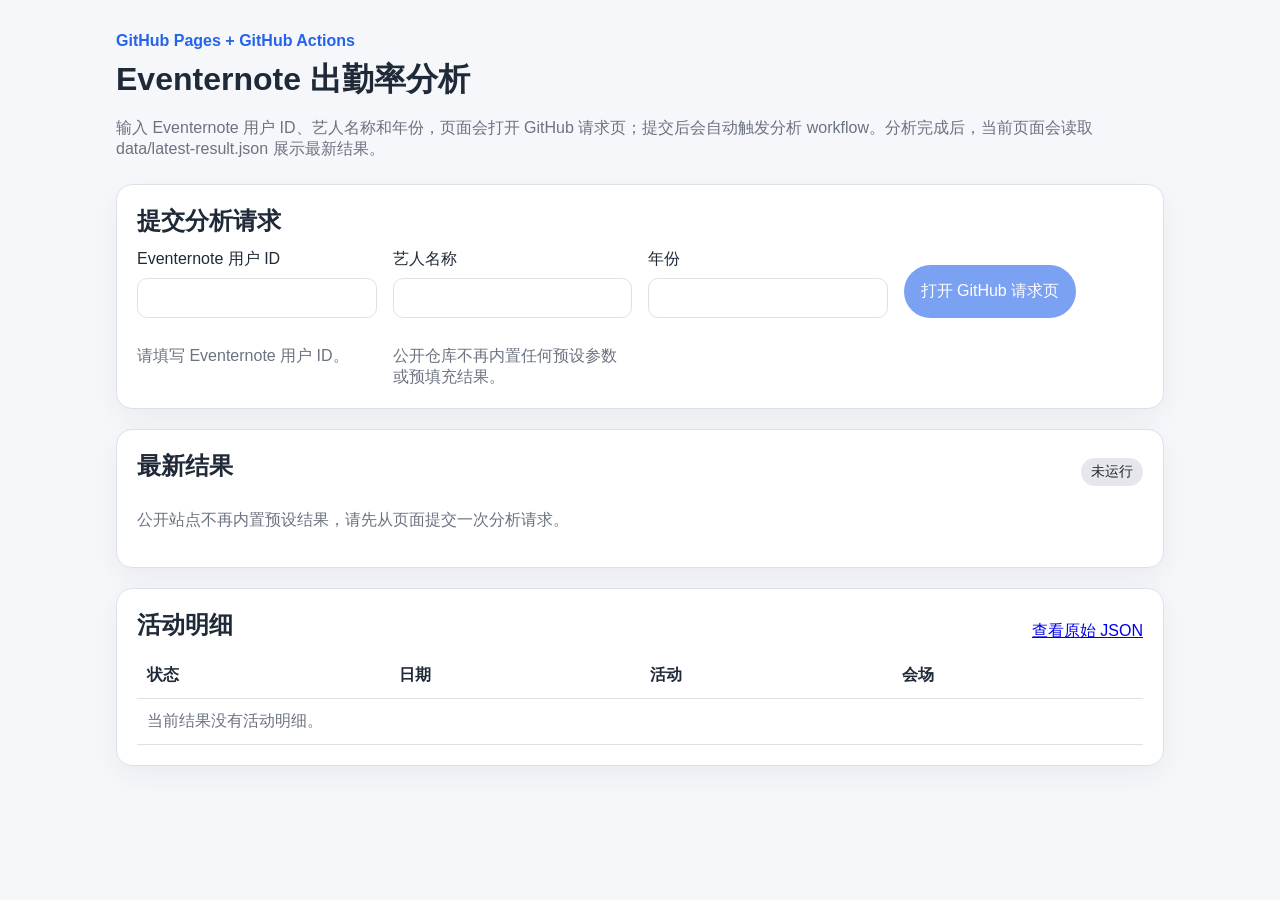
==== index.html @ 5e12d47c "Implement public web-triggered request flow Co-authored-by: wangdeze <35058085+wangdeze@users.norepl" ====
<!DOCTYPE html>
<html lang="zh-CN">
  <head>
    <meta charset="UTF-8" />
    <meta name="viewport" content="width=device-width, initial-scale=1.0" />
    <title>Eventernote 出勤率分析</title>
    <link rel="stylesheet" href="./style.css" />
  </head>
  <body>
    <main class="layout">
      <header class="hero">
        <p class="eyebrow">GitHub Pages + GitHub Actions</p>
        <h1>Eventernote 出勤率分析</h1>
        <p class="description">
          输入 Eventernote 用户 ID、艺人名称和年份，页面会打开 GitHub 请求页；提交后会自动触发分析 workflow。分析完成后，当前页面会读取
          <code>data/latest-result.json</code> 展示最新结果。
        </p>
      </header>

      <section class="card">
        <h2>提交分析请求</h2>
        <form id="request-form" class="grid-form">
          <label>
            <span>Eventernote 用户 ID</span>
            <input id="user-id" name="user_id" type="text" autocomplete="off" required />
          </label>
          <label>
            <span>艺人名称</span>
            <input id="actor-name" name="actor_name" type="text" autocomplete="off" required />
          </label>
          <label>
            <span>年份</span>
            <input id="year" name="year" type="number" min="2000" max="2100" inputmode="numeric" required />
          </label>
          <div class="actions">
            <button id="open-request" type="submit">打开 GitHub 请求页</button>
          </div>
          <p id="request-hint" class="form-note">
            填完参数后会打开 GitHub issue 页面；提交 issue 后将自动运行分析。
          </p>
          <p class="form-note">公开仓库不再内置任何预设参数或预填充结果。</p>
        </form>
      </section>

      <section class="card">
        <div class="section-title-row">
          <h2>最新结果</h2>
          <span id="status-pill" class="pill">读取中</span>
        </div>
        <p id="status-message" class="muted">正在加载最新分析结果…</p>
        <div id="summary" class="summary hidden">
          <div>
            <span>用户 ID</span>
            <strong id="summary-user-id">-</strong>
          </div>
          <div>
            <span>艺人名称</span>
            <strong id="summary-actor-name">-</strong>
          </div>
          <div>
            <span>年份</span>
            <strong id="summary-year">-</strong>
          </div>
          <div>
            <span>全年活动总数</span>
            <strong id="summary-total">-</strong>
          </div>
          <div>
            <span>已出席活动数</span>
            <strong id="summary-attended">-</strong>
          </div>
          <div>
            <span>出勤率</span>
            <strong id="summary-rate">-</strong>
          </div>
        </div>
        <div id="error-panel" class="error-panel hidden"></div>
        <ul id="warnings" class="warnings hidden"></ul>
      </section>

      <section class="card">
        <div class="section-title-row">
          <h2>活动明细</h2>
          <a href="./data/latest-result.json" target="_blank" rel="noreferrer">查看原始 JSON</a>
        </div>
        <div class="table-wrapper">
          <table>
            <thead>
              <tr>
                <th>状态</th>
                <th>日期</th>
                <th>活动</th>
                <th>会场</th>
              </tr>
            </thead>
            <tbody id="events-body">
              <tr>
                <td colspan="4" class="muted">尚无分析结果。</td>
              </tr>
            </tbody>
          </table>
        </div>
      </section>
    </main>

    <script src="./app.js" defer></script>
  </body>
</html>
---- style.css ----
:root {
  color-scheme: light;
  --bg: #f5f7fb;
  --card: #ffffff;
  --text: #1f2937;
  --muted: #6b7280;
  --border: #dbe2ea;
  --accent: #2563eb;
  --success-bg: #ecfdf5;
  --success-text: #047857;
  --danger-bg: #fef2f2;
  --danger-text: #b91c1c;
}

* {
  box-sizing: border-box;
}

body {
  margin: 0;
  font-family: -apple-system, BlinkMacSystemFont, "Segoe UI", sans-serif;
  background: var(--bg);
  color: var(--text);
}

code,
pre,
input,
button,
a {
  font: inherit;
}

.layout {
  max-width: 1080px;
  margin: 0 auto;
  padding: 32px 16px 64px;
}

.hero {
  margin-bottom: 24px;
}

.eyebrow {
  margin: 0 0 8px;
  color: var(--accent);
  font-weight: 600;
}

h1,
h2 {
  margin: 0 0 12px;
}

.description,
.muted {
  color: var(--muted);
}

.card {
  background: var(--card);
  border: 1px solid var(--border);
  border-radius: 16px;
  padding: 20px;
  margin-bottom: 20px;
  box-shadow: 0 10px 30px rgba(15, 23, 42, 0.05);
}

.grid-form {
  display: grid;
  grid-template-columns: repeat(auto-fit, minmax(220px, 1fr));
  gap: 16px;
}

label {
  display: grid;
  gap: 8px;
}

input {
  width: 100%;
  padding: 10px 12px;
  border: 1px solid var(--border);
  border-radius: 10px;
  background: #fff;
}

.actions {
  display: flex;
  gap: 12px;
  flex-wrap: wrap;
  margin-top: 16px;
}

.form-note {
  margin: 12px 0 0;
  color: var(--muted);
}

button,
.secondary-button {
  display: inline-flex;
  align-items: center;
  justify-content: center;
  min-height: 42px;
  padding: 0 16px;
  border-radius: 999px;
  border: 1px solid transparent;
  cursor: pointer;
  text-decoration: none;
}

button {
  background: var(--accent);
  color: #fff;
}

button:disabled {
  cursor: not-allowed;
  opacity: 0.6;
}

.secondary-button {
  background: #fff;
  color: var(--text);
  border-color: var(--border);
}

.section-title-row {
  display: flex;
  align-items: center;
  justify-content: space-between;
  gap: 12px;
}

.pill {
  display: inline-flex;
  align-items: center;
  min-height: 28px;
  padding: 0 10px;
  border-radius: 999px;
  background: #e5e7eb;
  font-size: 14px;
}

.pill.success {
  background: var(--success-bg);
  color: var(--success-text);
}

.pill.error {
  background: var(--danger-bg);
  color: var(--danger-text);
}

.summary {
  display: grid;
  grid-template-columns: repeat(auto-fit, minmax(160px, 1fr));
  gap: 16px;
  margin-top: 16px;
}

.summary span {
  display: block;
  color: var(--muted);
  font-size: 14px;
}

.summary strong {
  display: block;
  margin-top: 6px;
  font-size: 24px;
}

.error-panel {
  margin-top: 16px;
  padding: 12px 14px;
  border-radius: 12px;
  background: var(--danger-bg);
  color: var(--danger-text);
}

.warnings {
  margin: 16px 0 0;
  padding-left: 20px;
  color: #92400e;
}

.table-wrapper {
  overflow-x: auto;
}

table {
  width: 100%;
  border-collapse: collapse;
}

th,
td {
  padding: 12px 10px;
  border-bottom: 1px solid var(--border);
  text-align: left;
  vertical-align: top;
}

.status-badge {
  display: inline-flex;
  align-items: center;
  min-height: 28px;
  padding: 0 10px;
  border-radius: 999px;
  font-size: 14px;
}

.status-badge.attended {
  background: var(--success-bg);
  color: var(--success-text);
}

.status-badge.missed {
  background: var(--danger-bg);
  color: var(--danger-text);
}

.hidden {
  display: none;
}

@media (max-width: 640px) {
  .layout {
    padding: 24px 12px 48px;
  }

  .card {
    padding: 16px;
  }
}
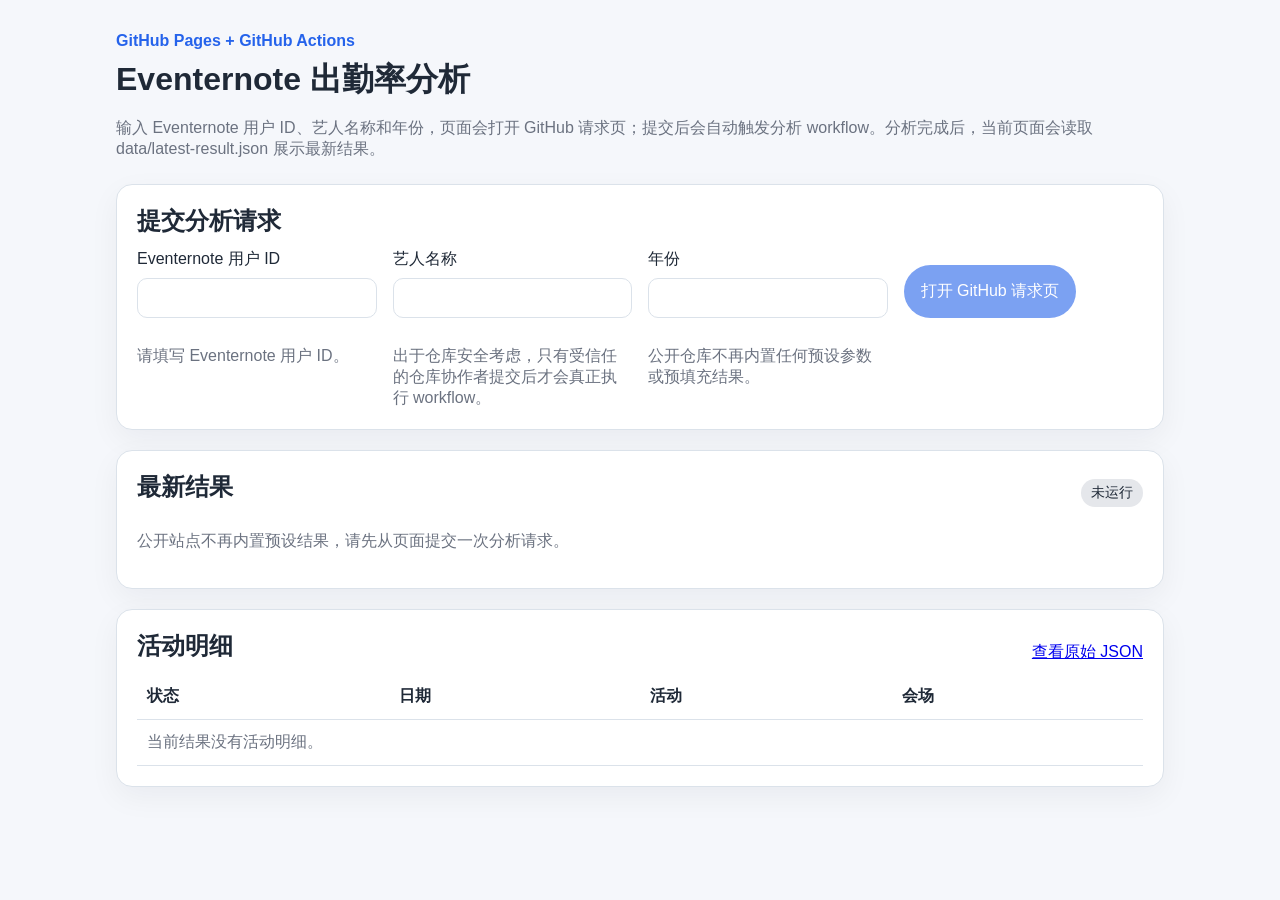
==== commit c988dfdf: "Restrict public request workflow to trusted collaborators Co-authored-by: wangdeze <35058085+wangdez" ====
--- a/index.html
+++ b/index.html
@@ -38,6 +38,7 @@
           <p id="request-hint" class="form-note">
             填完参数后会打开 GitHub issue 页面；提交 issue 后将自动运行分析。
           </p>
+          <p class="form-note">出于仓库安全考虑，只有受信任的仓库协作者提交后才会真正执行 workflow。</p>
           <p class="form-note">公开仓库不再内置任何预设参数或预填充结果。</p>
         </form>
       </section>
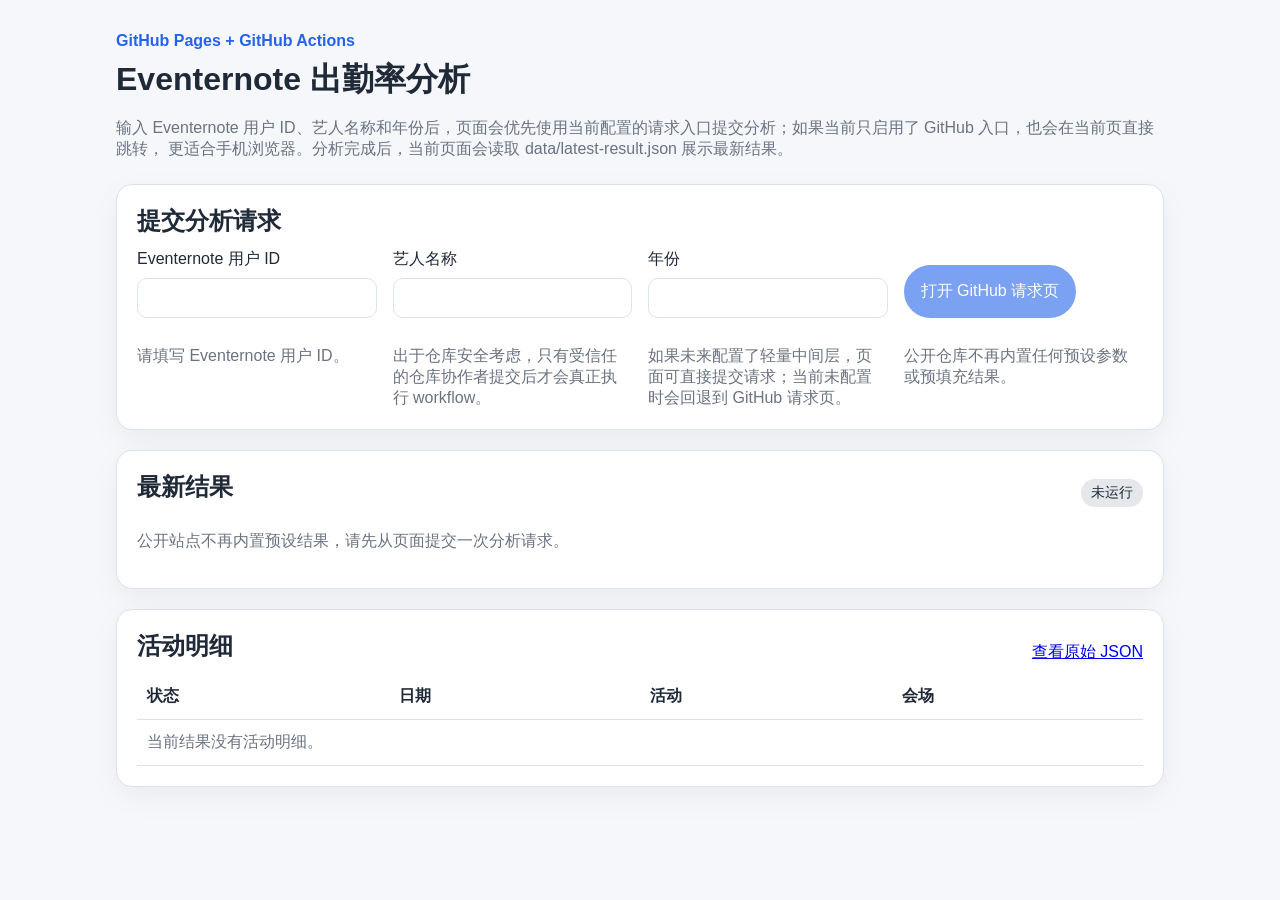
==== commit c0a055ea: "Add configurable request entry Co-authored-by: wangdeze <35058085+wangdeze@users.noreply.github.com>" ====
--- a/index.html
+++ b/index.html
@@ -12,8 +12,8 @@
         <p class="eyebrow">GitHub Pages + GitHub Actions</p>
         <h1>Eventernote 出勤率分析</h1>
         <p class="description">
-          输入 Eventernote 用户 ID、艺人名称和年份，页面会打开 GitHub 请求页；提交后会自动触发分析 workflow。分析完成后，当前页面会读取
-          <code>data/latest-result.json</code> 展示最新结果。
+          输入 Eventernote 用户 ID、艺人名称和年份后，页面会优先使用当前配置的请求入口提交分析；如果当前只启用了 GitHub 入口，也会在当前页直接跳转，
+          更适合手机浏览器。分析完成后，当前页面会读取 <code>data/latest-result.json</code> 展示最新结果。
         </p>
       </header>
 
@@ -33,12 +33,15 @@
             <input id="year" name="year" type="number" min="2000" max="2100" inputmode="numeric" required />
           </label>
           <div class="actions">
-            <button id="open-request" type="submit">打开 GitHub 请求页</button>
+            <button id="open-request" type="submit">提交分析请求</button>
+            <a id="manual-request-link" class="secondary-button hidden" href="#" target="_blank" rel="noreferrer">打开 GitHub 请求页</a>
           </div>
           <p id="request-hint" class="form-note">
-            填完参数后会打开 GitHub issue 页面；提交 issue 后将自动运行分析。
+            填完参数后会根据当前配置选择请求入口。
           </p>
+          <div id="request-feedback" class="request-feedback hidden"></div>
           <p class="form-note">出于仓库安全考虑，只有受信任的仓库协作者提交后才会真正执行 workflow。</p>
+          <p class="form-note">如果未来配置了轻量中间层，页面可直接提交请求；当前未配置时会回退到 GitHub 请求页。</p>
           <p class="form-note">公开仓库不再内置任何预设参数或预填充结果。</p>
         </form>
       </section>
--- a/style.css
+++ b/style.css
@@ -97,6 +97,38 @@
   color: var(--muted);
 }
 
+.request-feedback {
+  margin-top: 12px;
+  padding: 12px 14px;
+  border-radius: 12px;
+  border: 1px solid var(--border);
+  background: #eff6ff;
+  color: #1d4ed8;
+}
+
+.request-feedback.success {
+  background: var(--success-bg);
+  color: var(--success-text);
+  border-color: rgba(4, 120, 87, 0.2);
+}
+
+.request-feedback.error {
+  background: var(--danger-bg);
+  color: var(--danger-text);
+  border-color: rgba(185, 28, 28, 0.2);
+}
+
+.request-feedback p {
+  margin: 0;
+}
+
+.request-feedback-links {
+  display: flex;
+  gap: 12px;
+  flex-wrap: wrap;
+  margin-top: 10px;
+}
+
 button,
 .secondary-button {
   display: inline-flex;
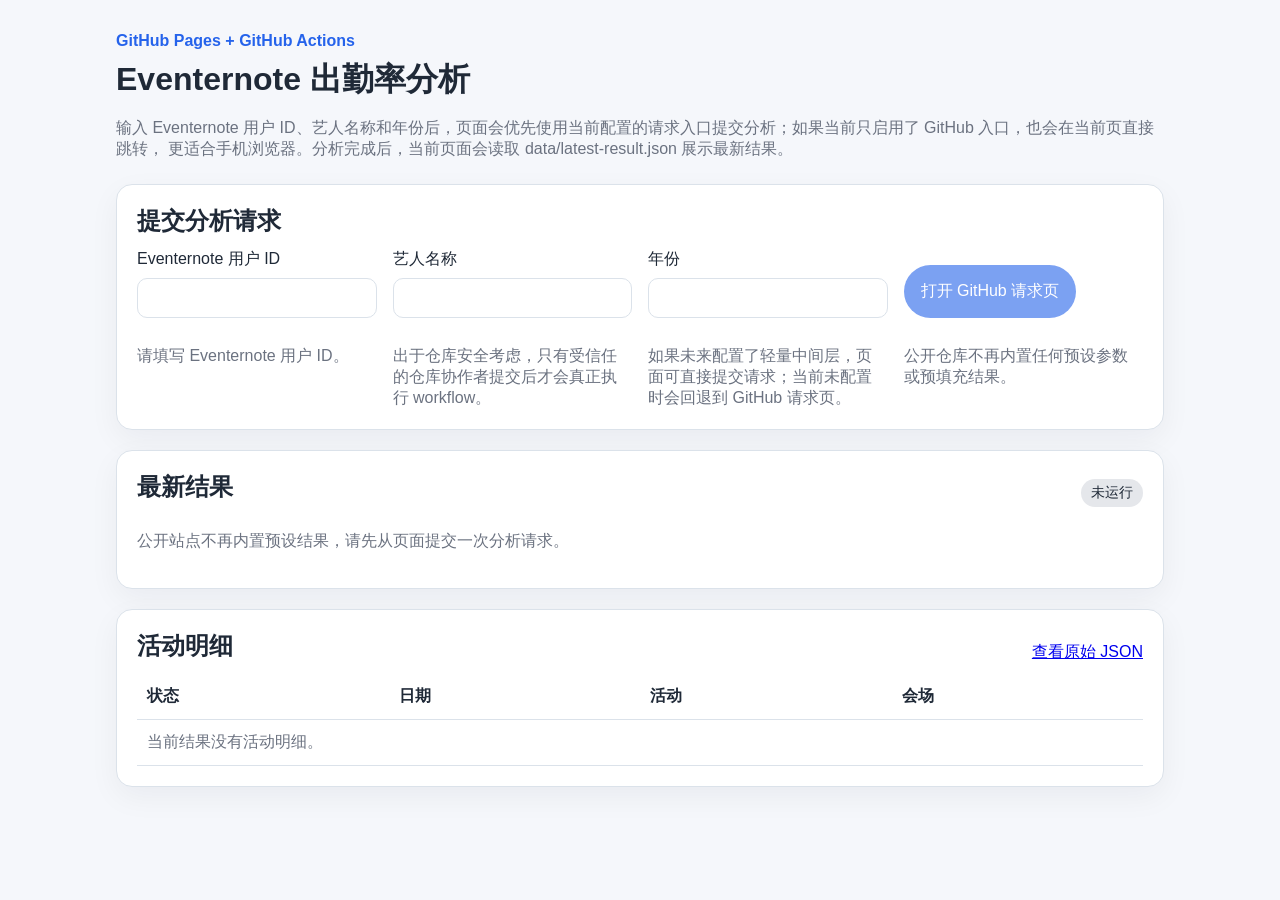
==== commit 0a59289a: "Harden request links against tabnabbing Co-authored-by: wangdeze <35058085+wangdeze@users.noreply.gi" ====
--- a/index.html
+++ b/index.html
@@ -34,7 +34,7 @@
           </label>
           <div class="actions">
             <button id="open-request" type="submit">提交分析请求</button>
-            <a id="manual-request-link" class="secondary-button hidden" href="#" target="_blank" rel="noreferrer">打开 GitHub 请求页</a>
+            <a id="manual-request-link" class="secondary-button hidden" href="#" target="_blank" rel="noopener noreferrer">打开 GitHub 请求页</a>
           </div>
           <p id="request-hint" class="form-note">
             填完参数后会根据当前配置选择请求入口。
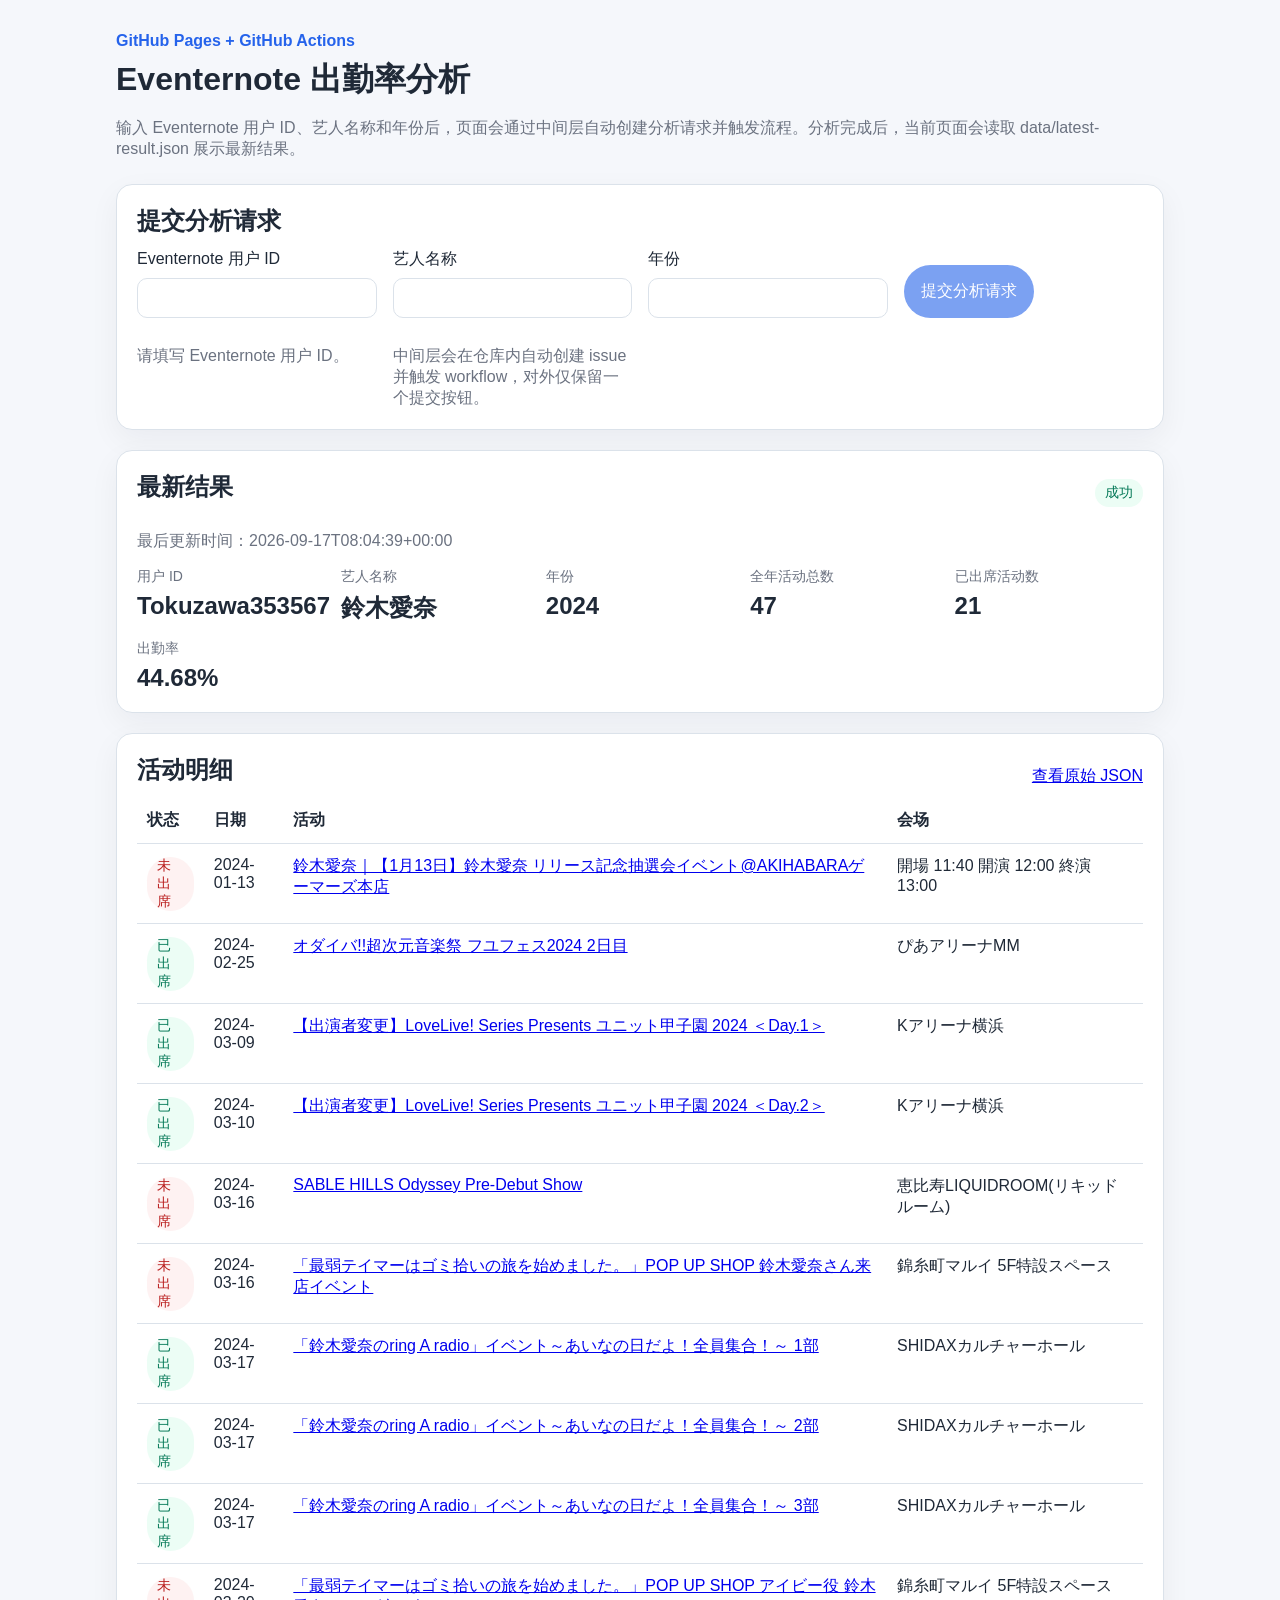
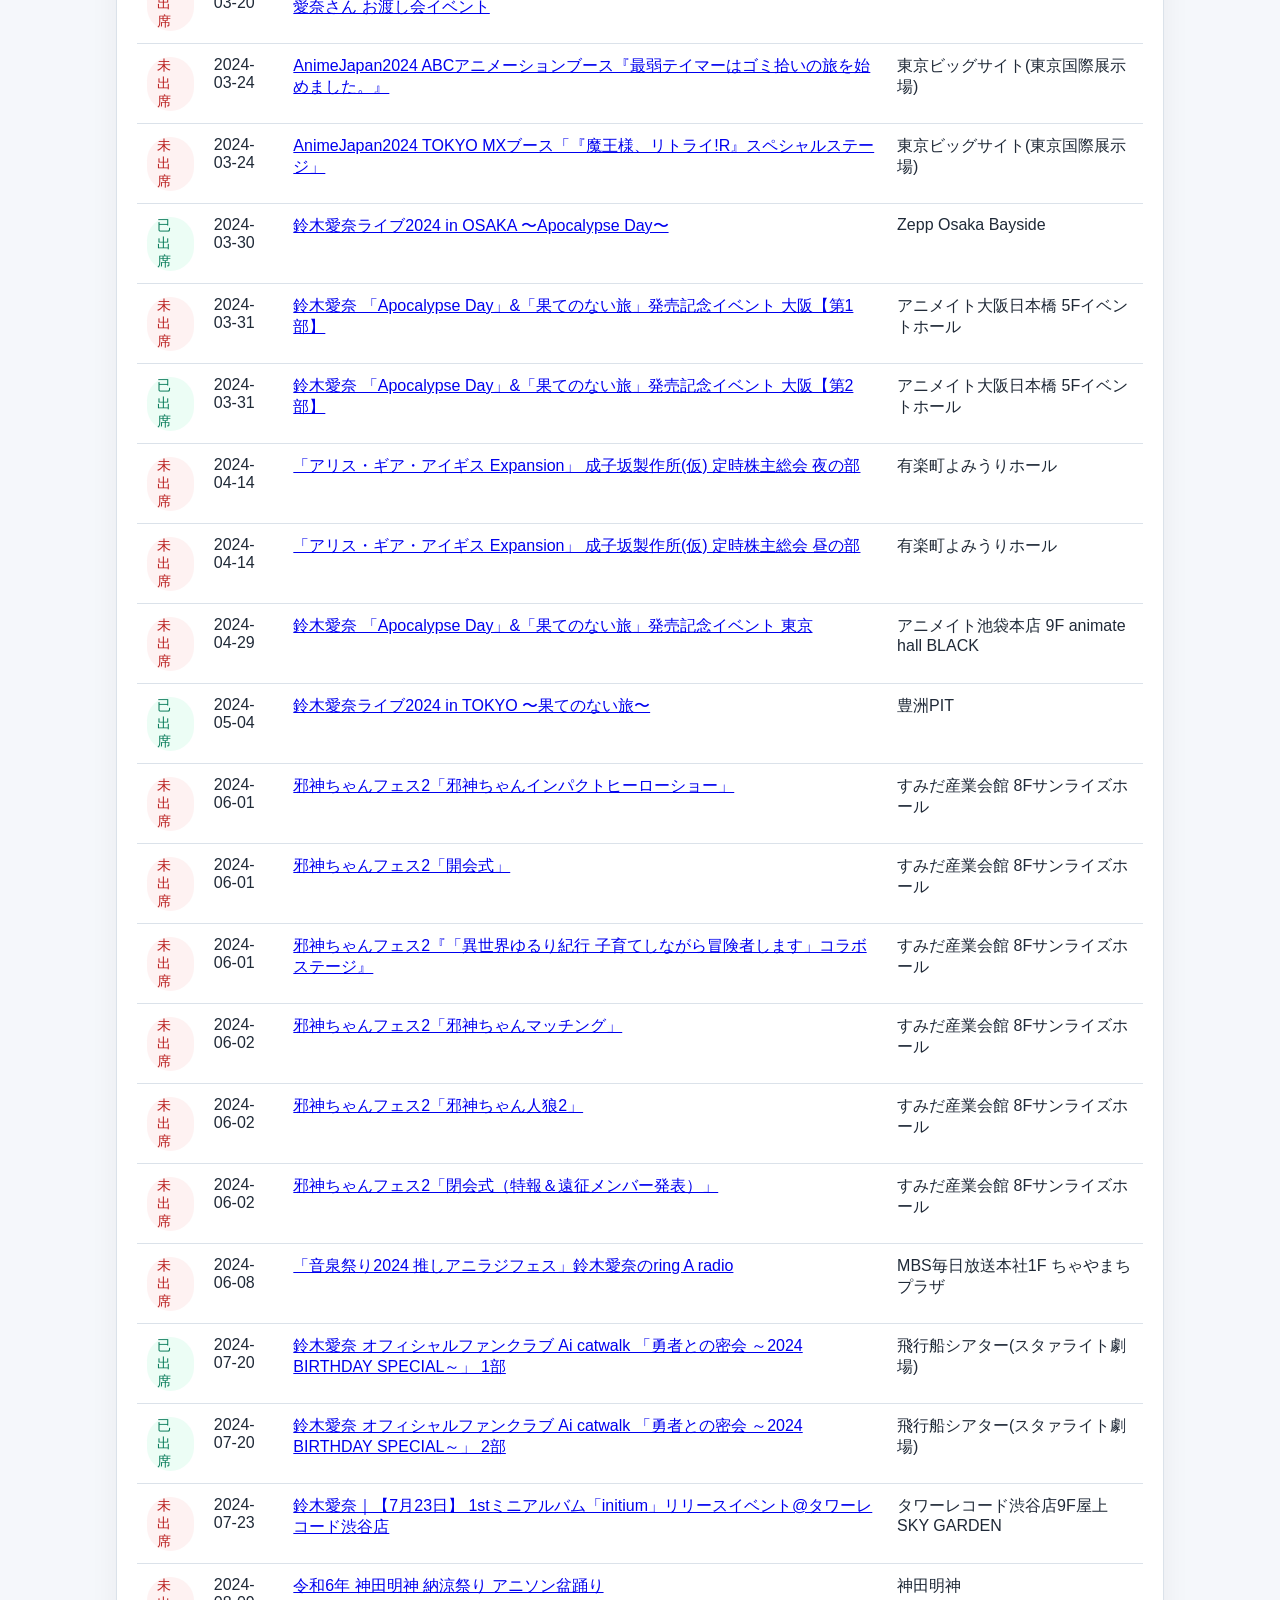
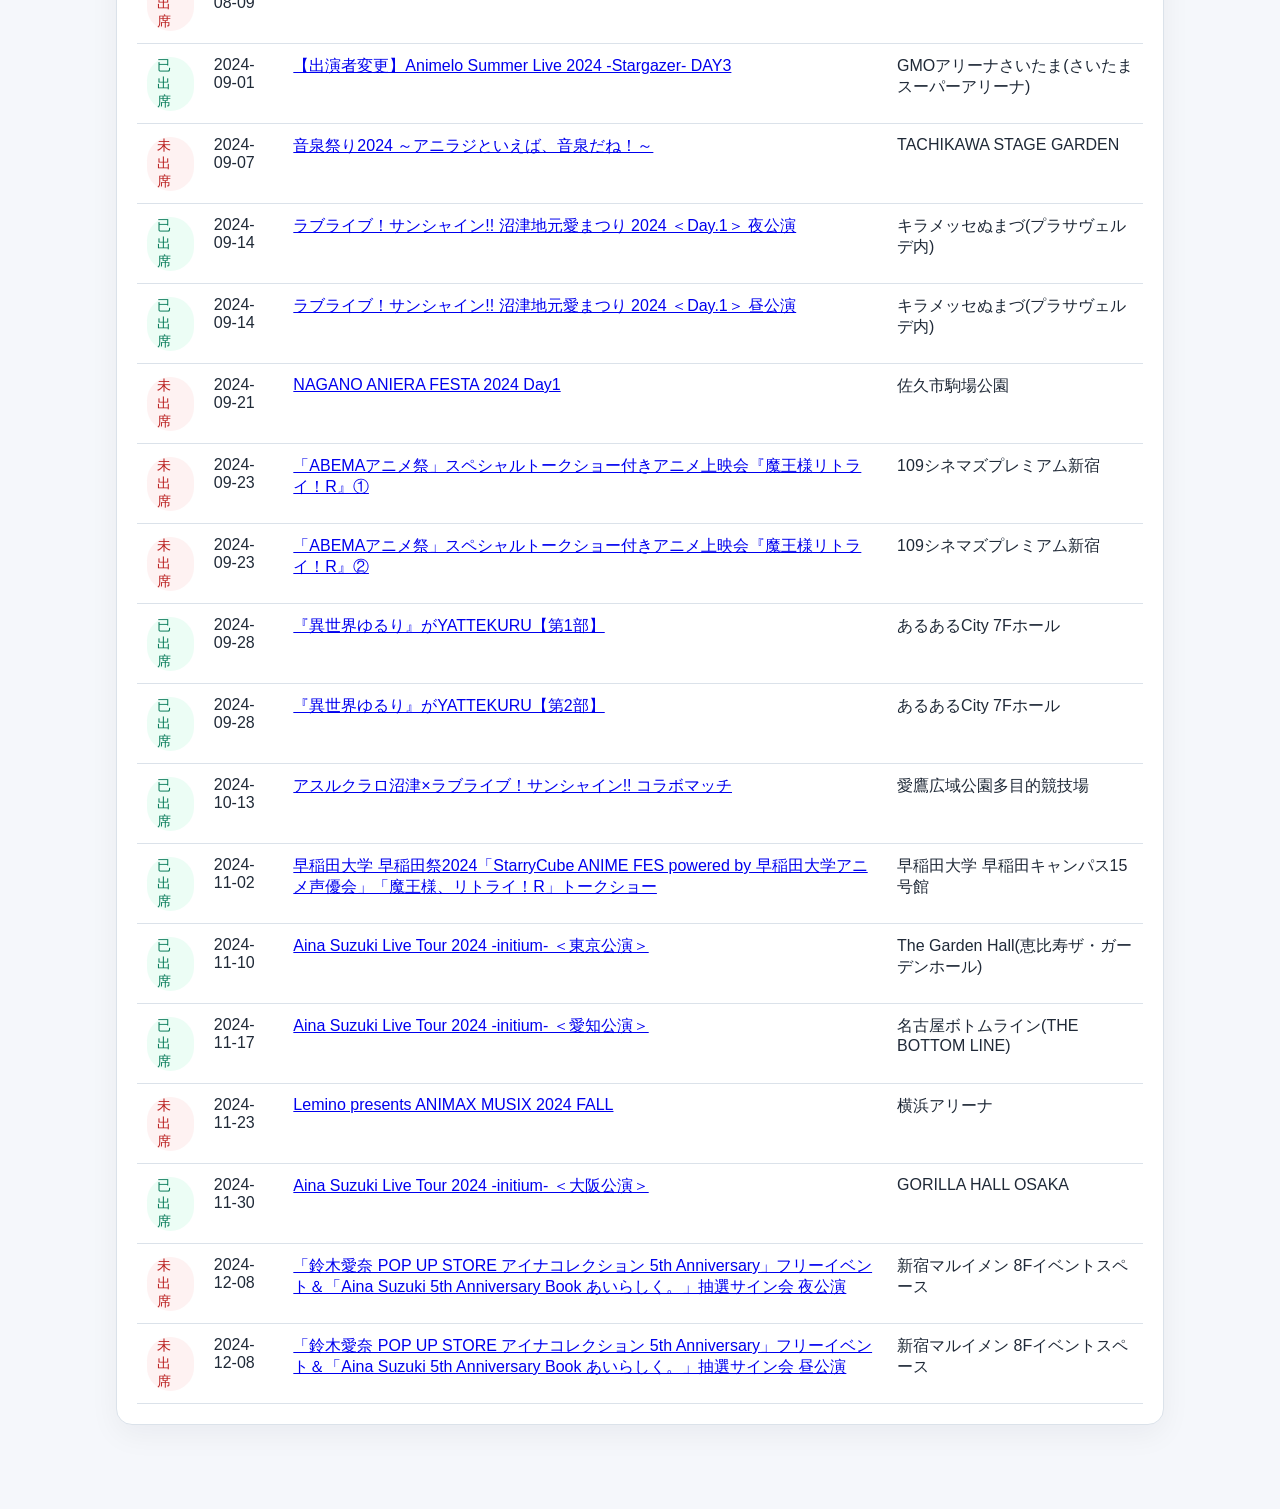
==== commit 2ba9e31c: "feat: switch request entry to middleware-only button Co-authored-by: wangdeze <35058085+wangdeze@use" ====
--- a/index.html
+++ b/index.html
@@ -12,8 +12,8 @@
         <p class="eyebrow">GitHub Pages + GitHub Actions</p>
         <h1>Eventernote 出勤率分析</h1>
         <p class="description">
-          输入 Eventernote 用户 ID、艺人名称和年份后，页面会优先使用当前配置的请求入口提交分析；如果当前只启用了 GitHub 入口，也会在当前页直接跳转，
-          更适合手机浏览器。分析完成后，当前页面会读取 <code>data/latest-result.json</code> 展示最新结果。
+          输入 Eventernote 用户 ID、艺人名称和年份后，页面会通过中间层自动创建分析请求并触发流程。分析完成后，当前页面会读取
+          <code>data/latest-result.json</code> 展示最新结果。
         </p>
       </header>
 
@@ -34,15 +34,12 @@
           </label>
           <div class="actions">
             <button id="open-request" type="submit">提交分析请求</button>
-            <a id="manual-request-link" class="secondary-button hidden" href="#" target="_blank" rel="noopener noreferrer">打开 GitHub 请求页</a>
           </div>
           <p id="request-hint" class="form-note">
-            填完参数后会根据当前配置选择请求入口。
+            填完参数后将通过中间层提交请求。
           </p>
           <div id="request-feedback" class="request-feedback hidden"></div>
-          <p class="form-note">出于仓库安全考虑，只有受信任的仓库协作者提交后才会真正执行 workflow。</p>
-          <p class="form-note">如果未来配置了轻量中间层，页面可直接提交请求；当前未配置时会回退到 GitHub 请求页。</p>
-          <p class="form-note">公开仓库不再内置任何预设参数或预填充结果。</p>
+          <p class="form-note">中间层会在仓库内自动创建 issue 并触发 workflow，对外仅保留一个提交按钮。</p>
         </form>
       </section>
 
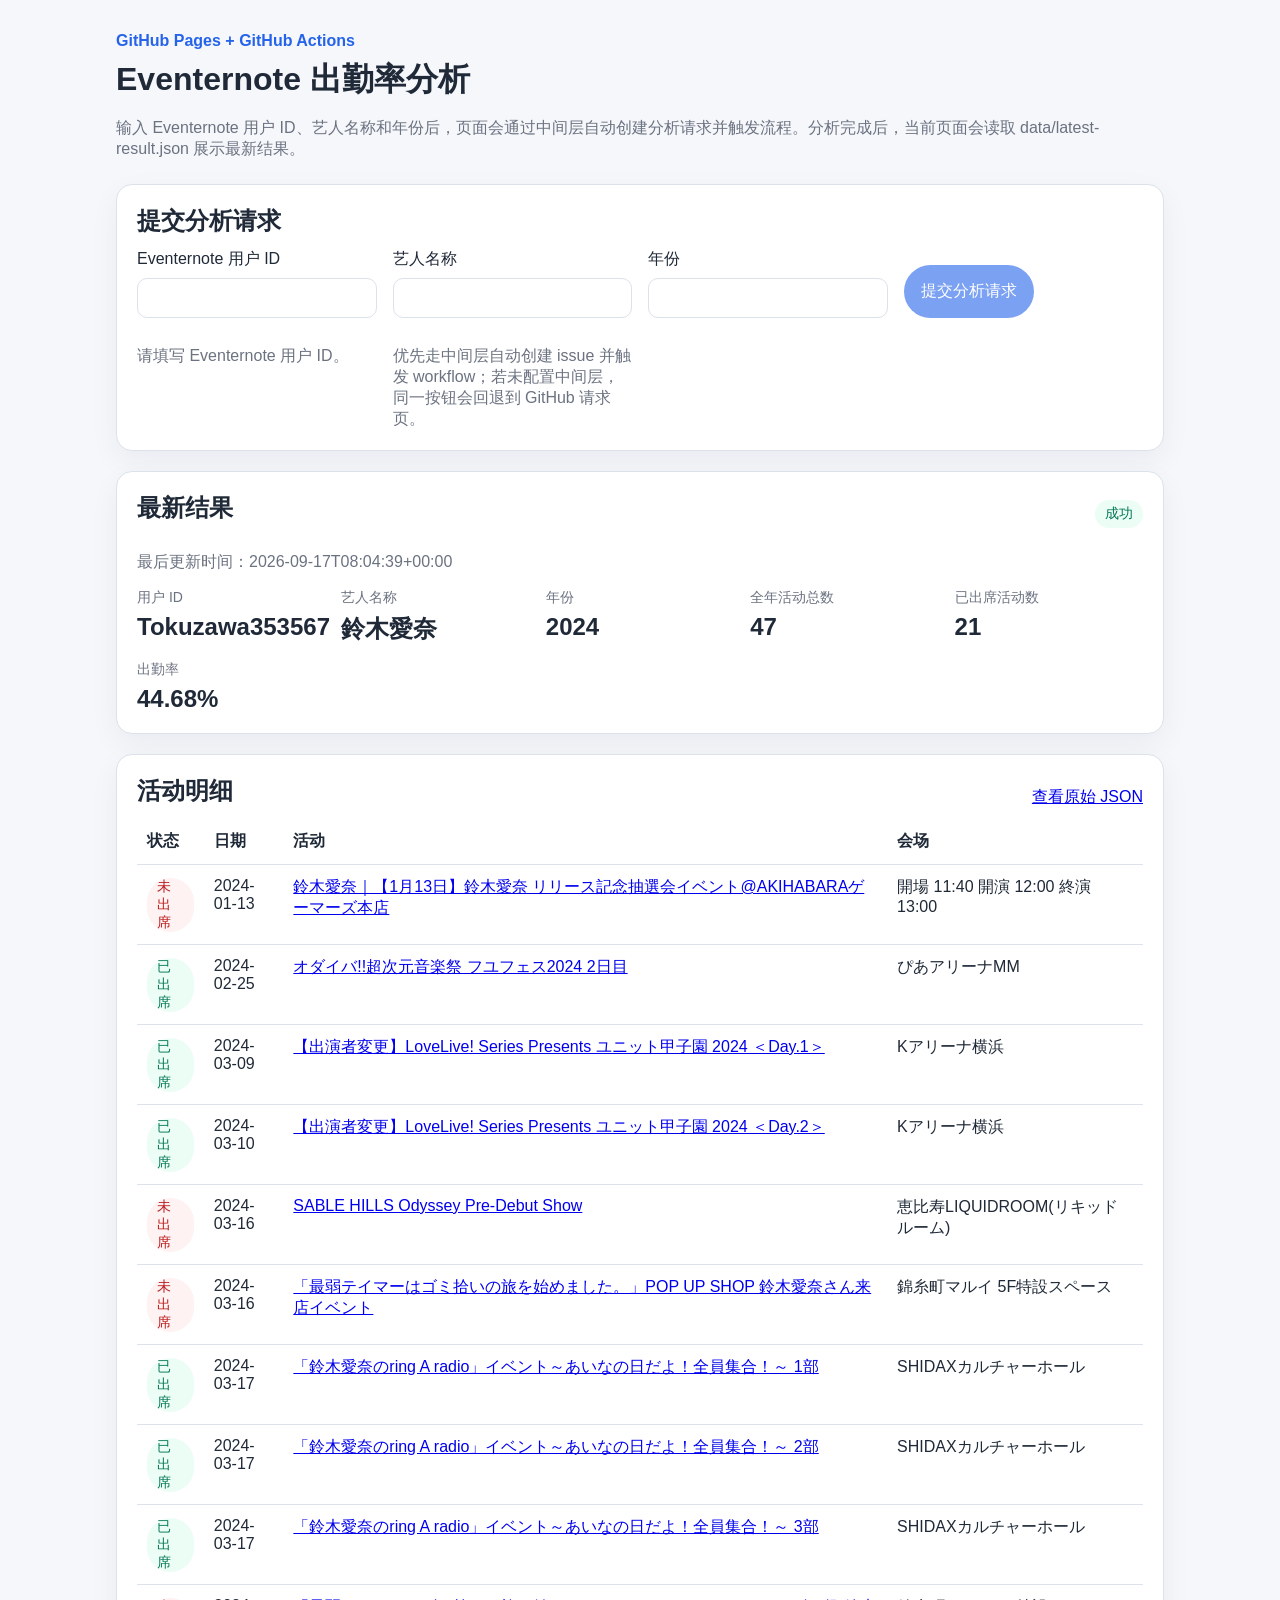
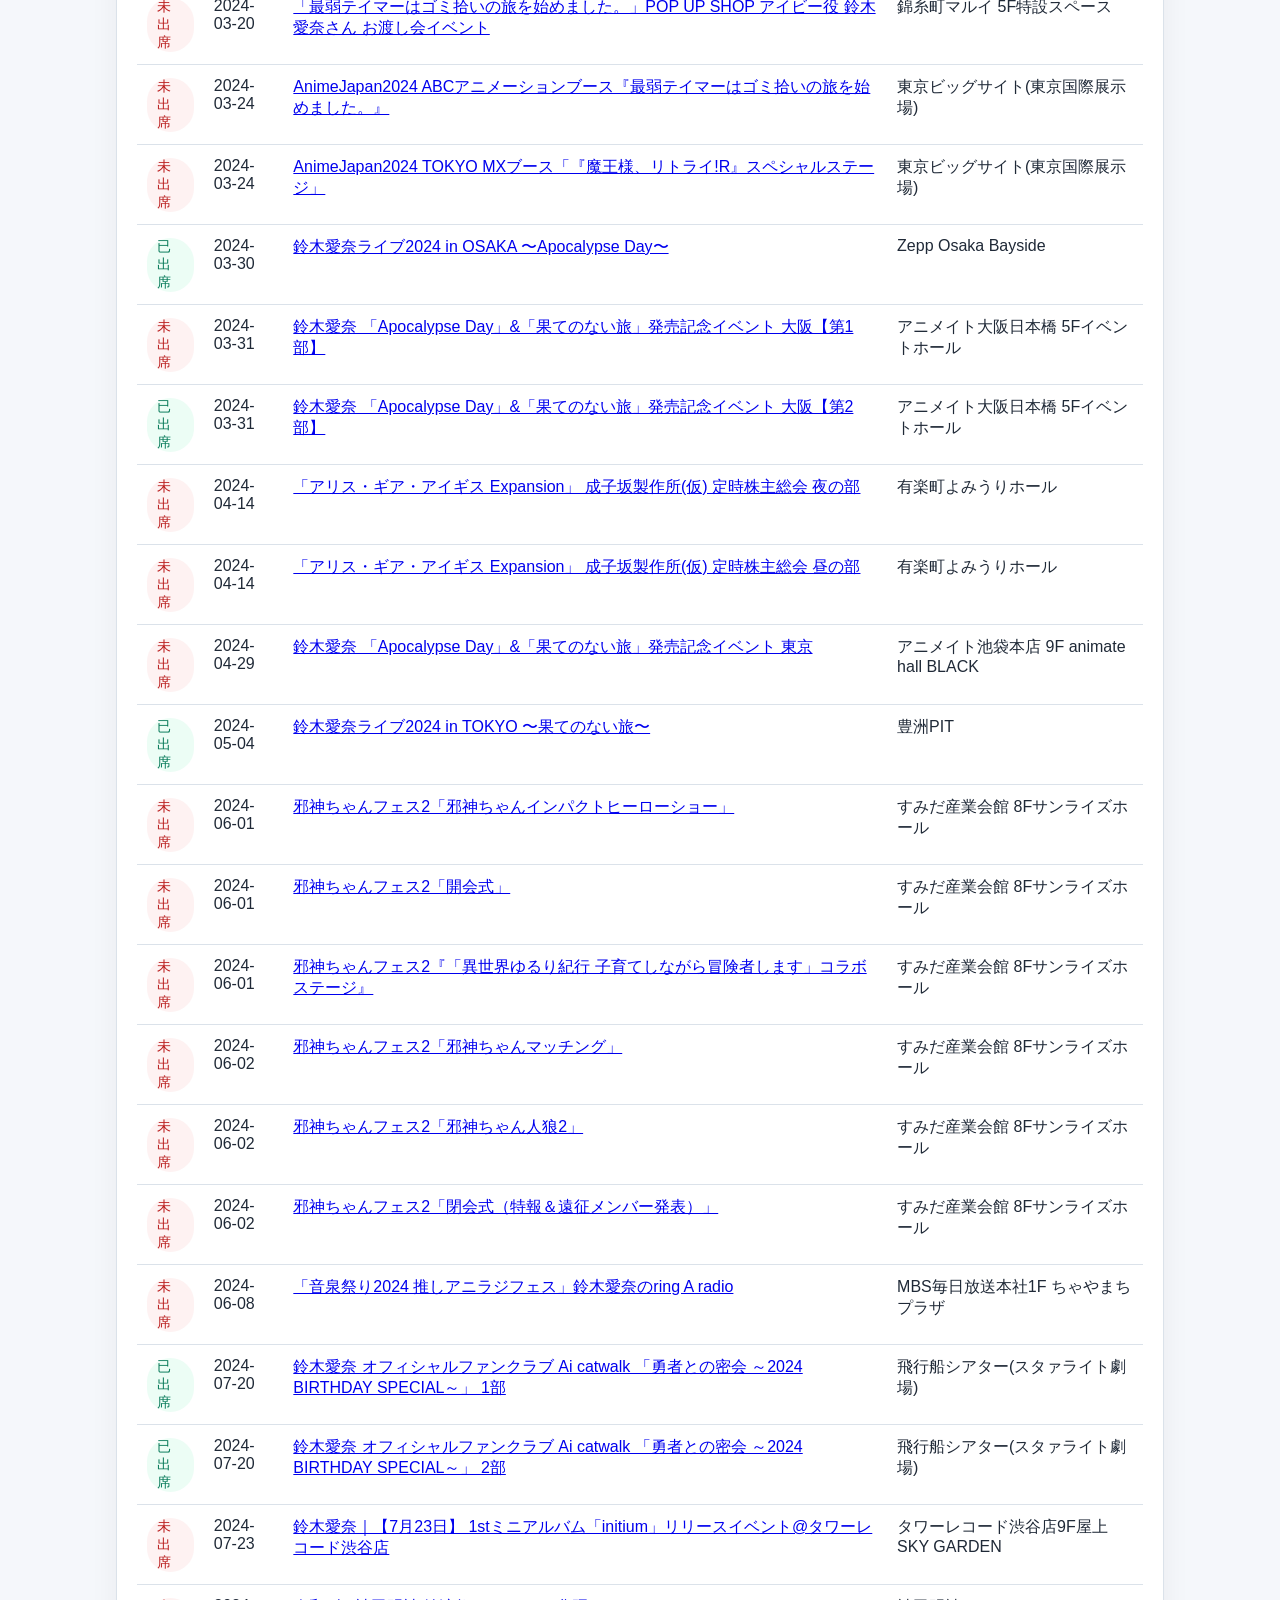
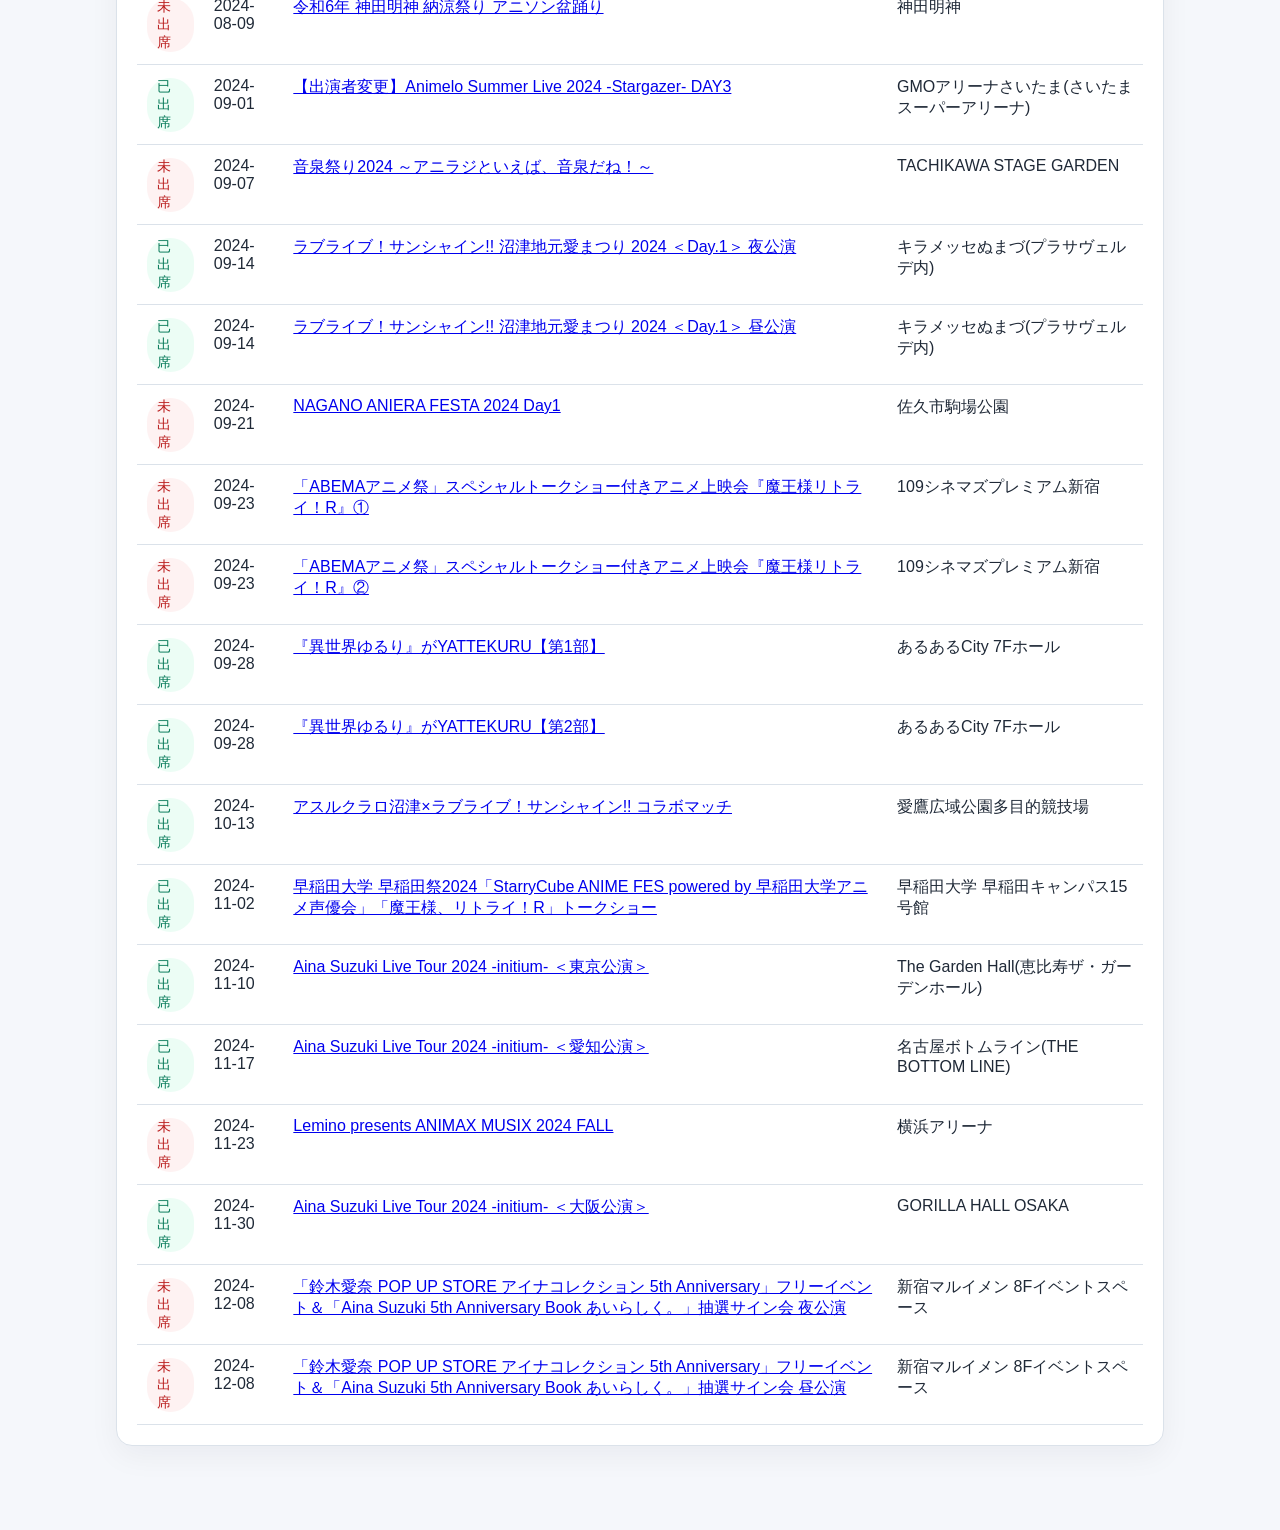
==== commit 12568c64: "fix: keep single-button fallback when proxy missing Co-authored-by: wangdeze <35058085+wangdeze@user" ====
--- a/index.html
+++ b/index.html
@@ -39,7 +39,7 @@
             填完参数后将通过中间层提交请求。
           </p>
           <div id="request-feedback" class="request-feedback hidden"></div>
-          <p class="form-note">中间层会在仓库内自动创建 issue 并触发 workflow，对外仅保留一个提交按钮。</p>
+          <p class="form-note">优先走中间层自动创建 issue 并触发 workflow；若未配置中间层，同一按钮会回退到 GitHub 请求页。</p>
         </form>
       </section>
 
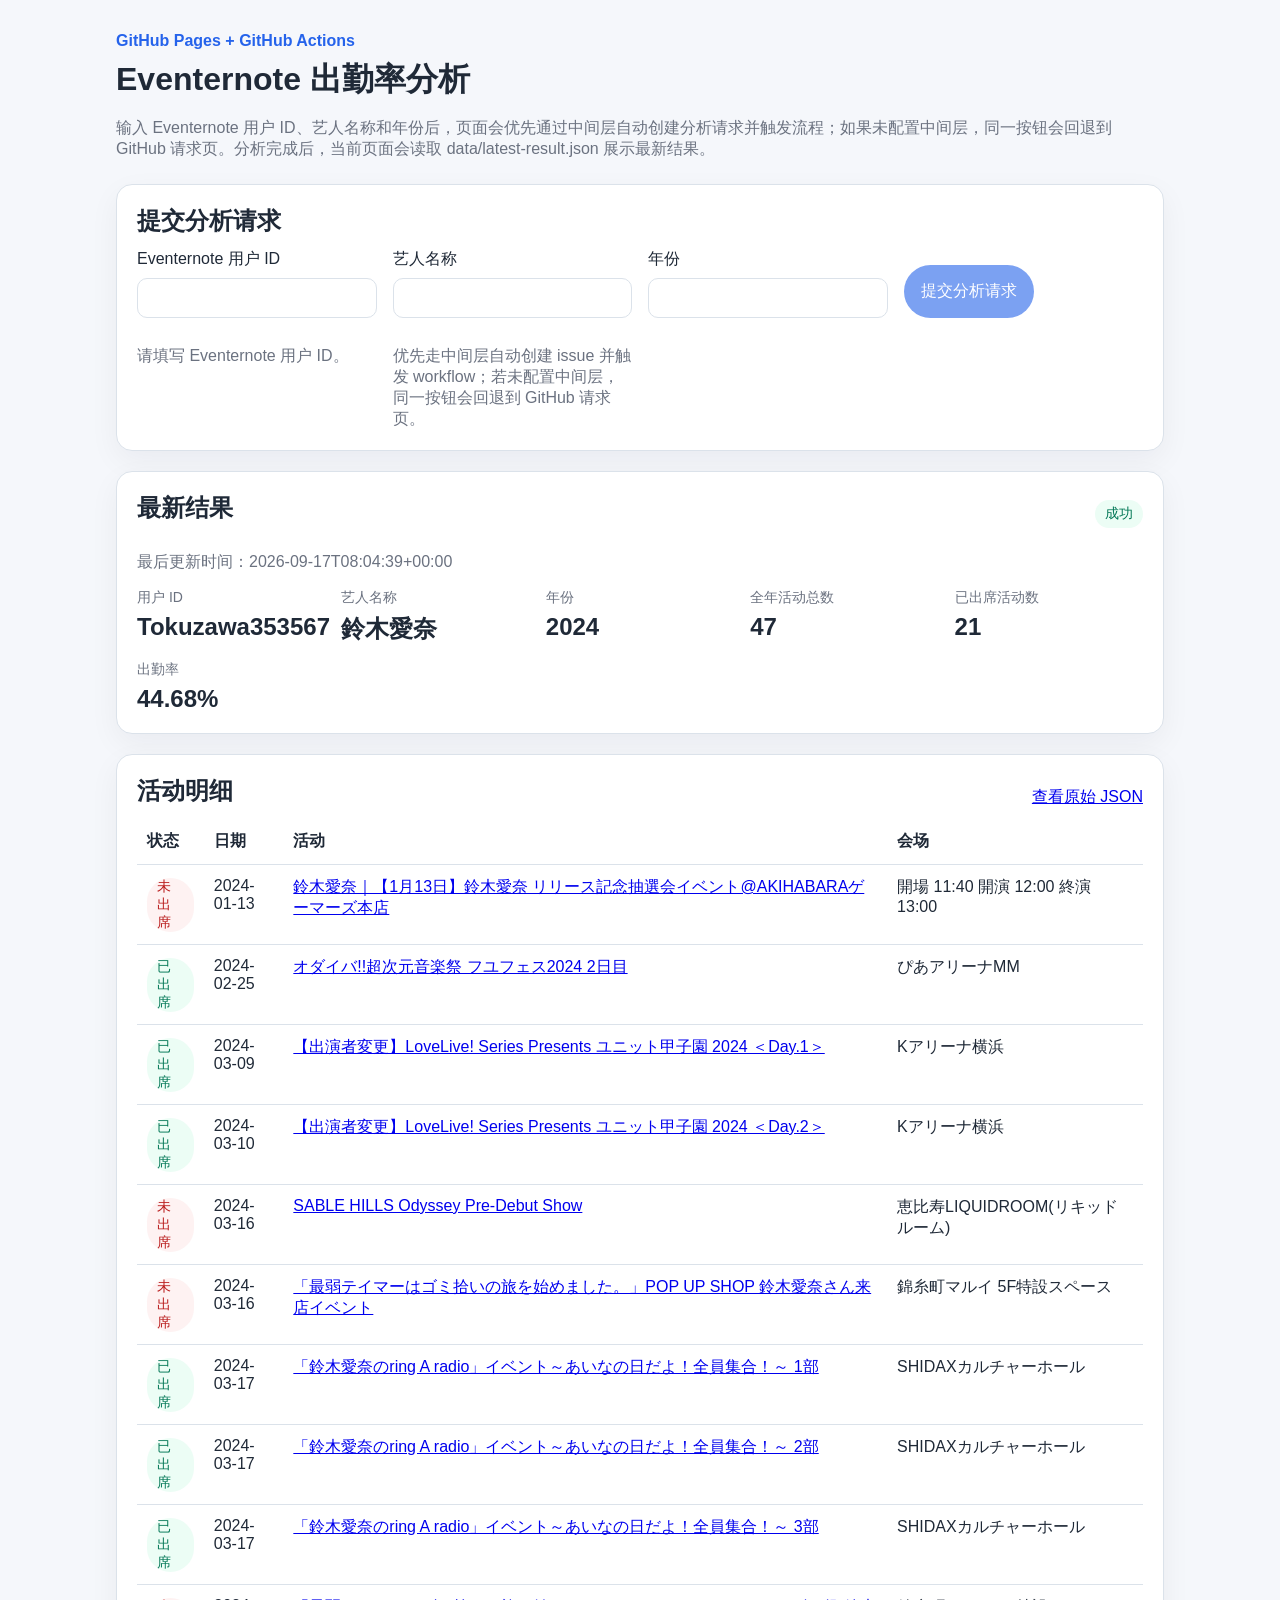
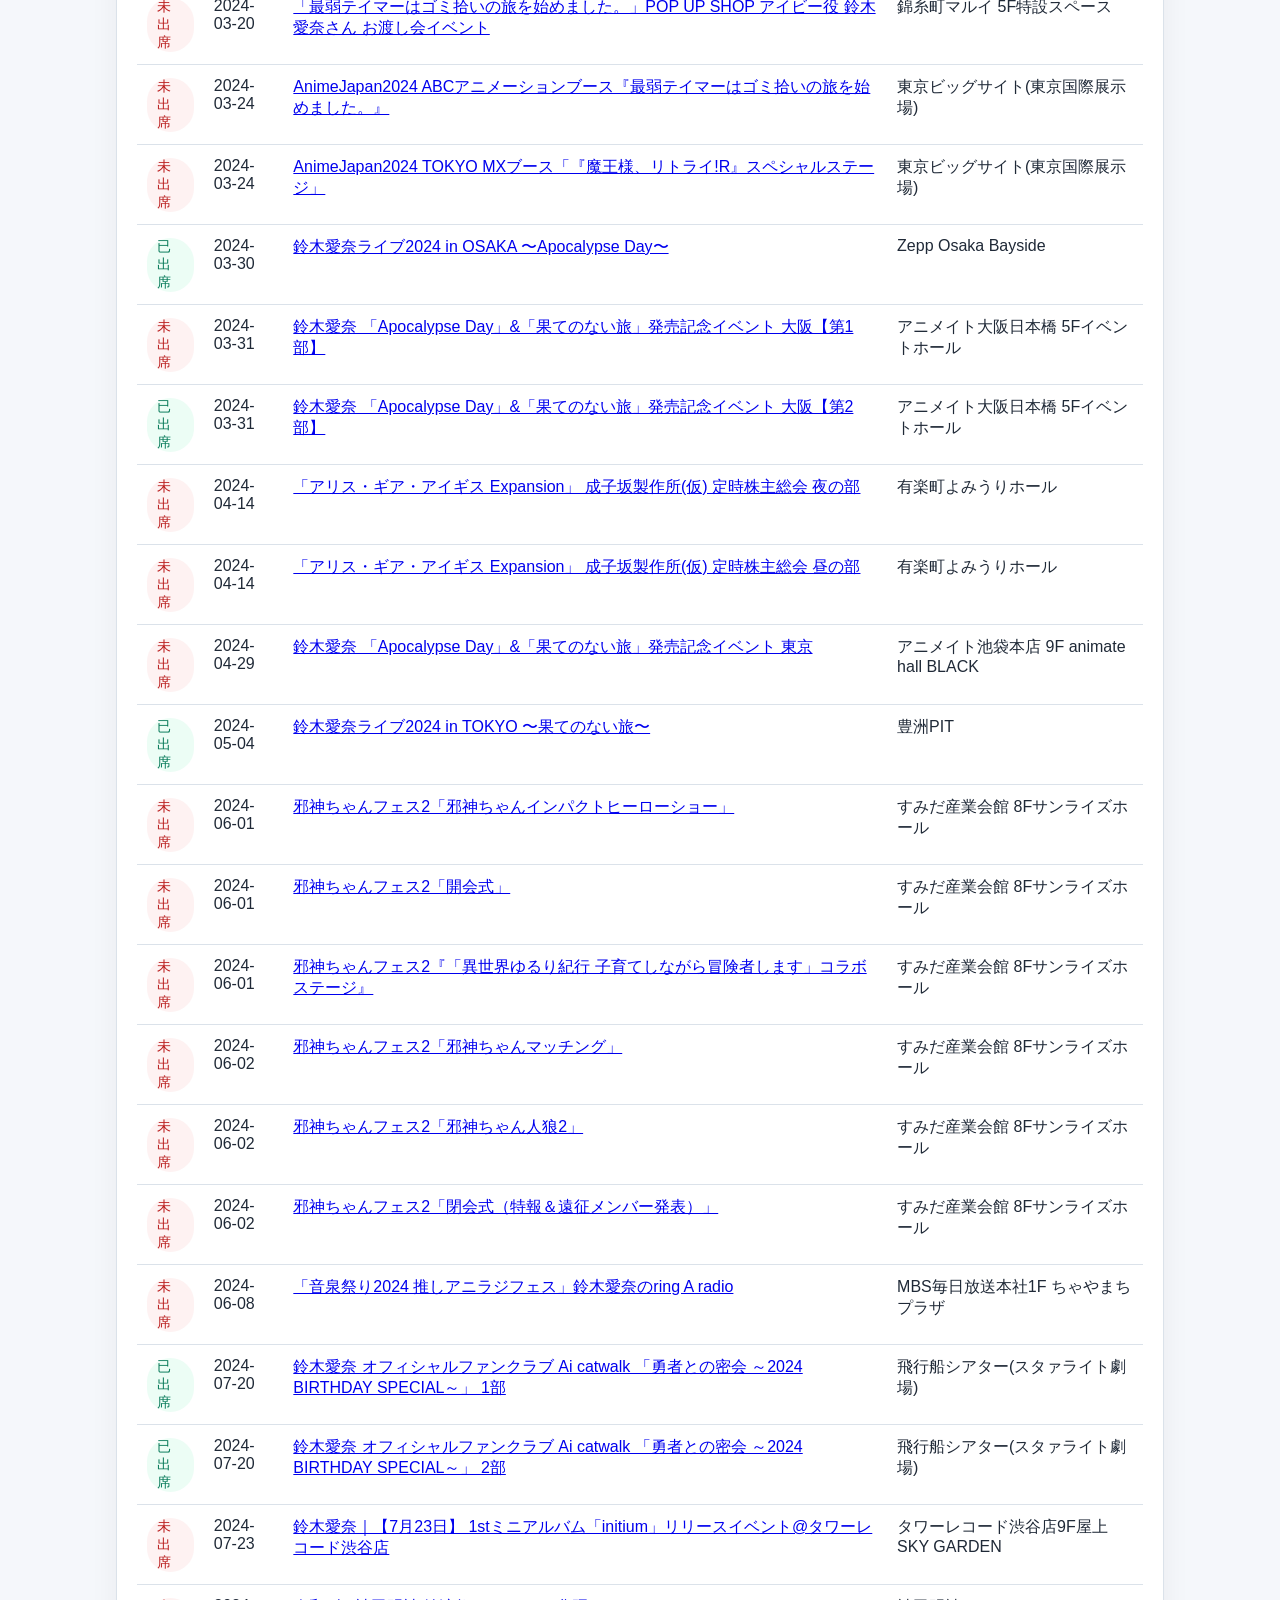
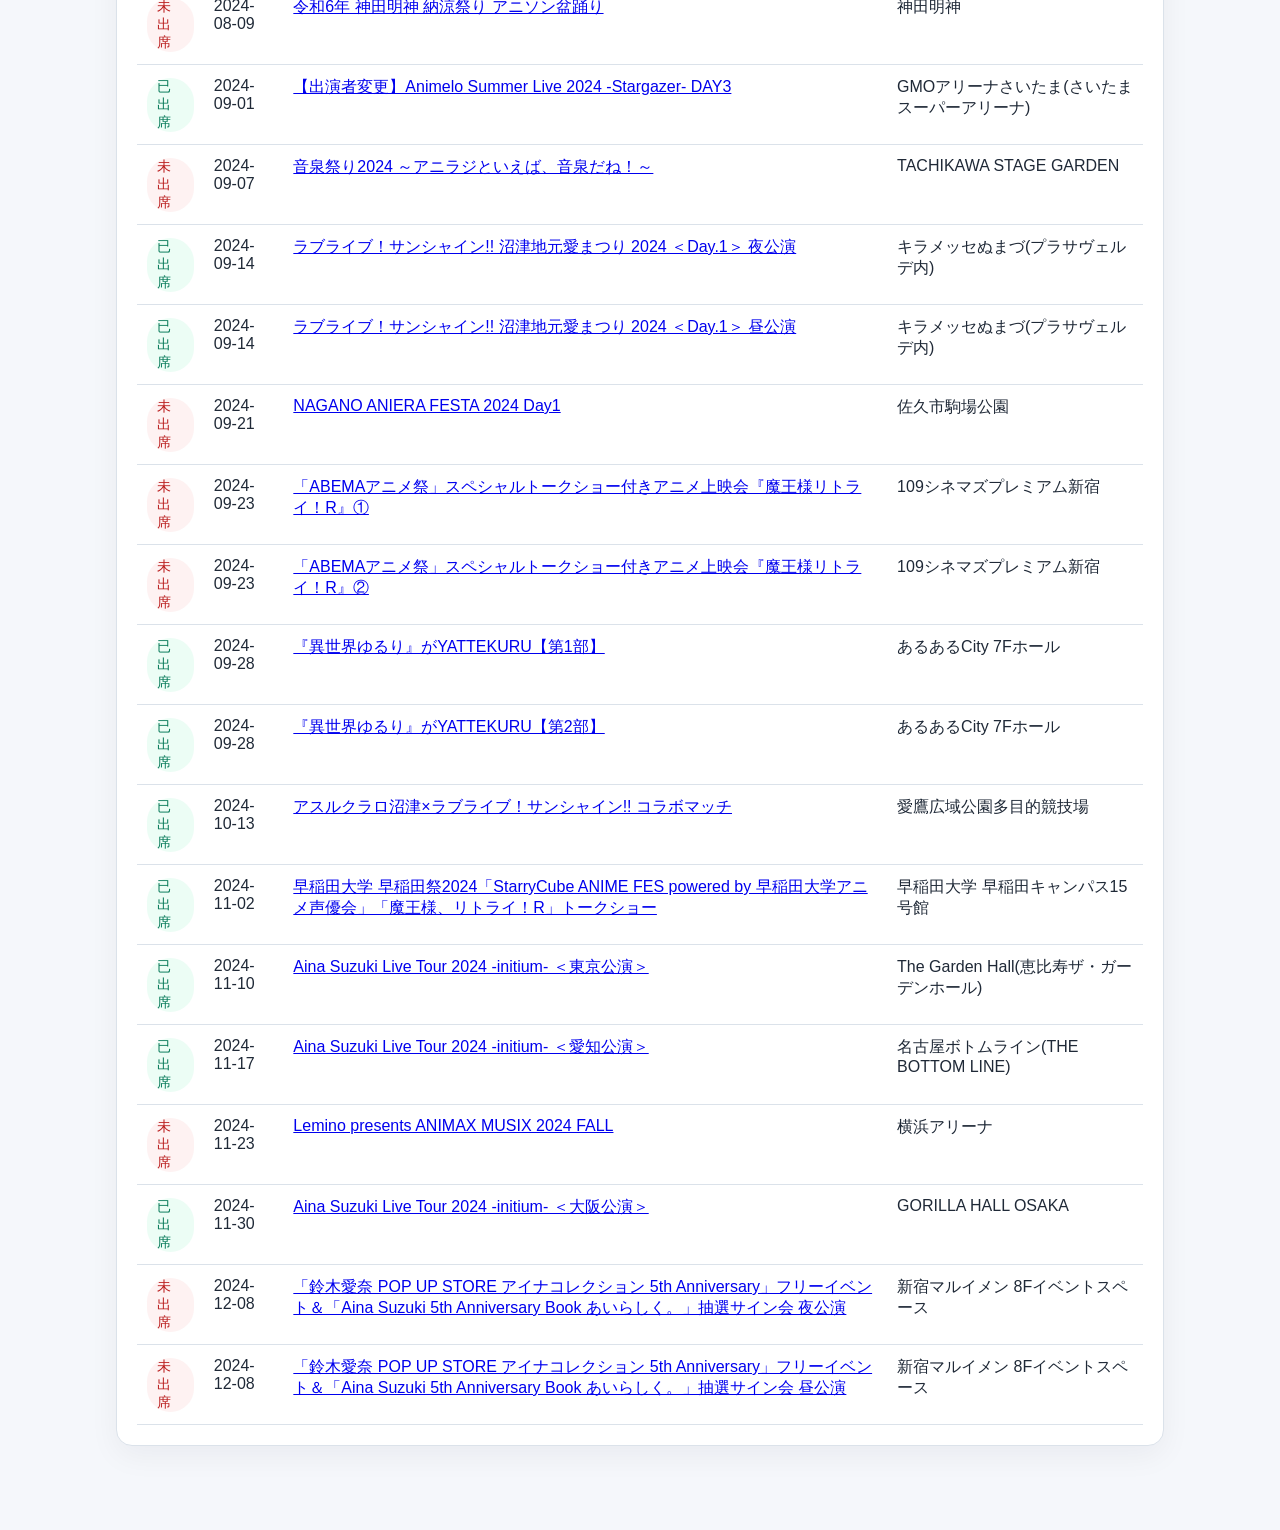
==== commit e771d371: "docs: align single-button fallback messaging Co-authored-by: wangdeze <35058085+wangdeze@users.norep" ====
--- a/index.html
+++ b/index.html
@@ -12,8 +12,8 @@
         <p class="eyebrow">GitHub Pages + GitHub Actions</p>
         <h1>Eventernote 出勤率分析</h1>
         <p class="description">
-          输入 Eventernote 用户 ID、艺人名称和年份后，页面会通过中间层自动创建分析请求并触发流程。分析完成后，当前页面会读取
-          <code>data/latest-result.json</code> 展示最新结果。
+          输入 Eventernote 用户 ID、艺人名称和年份后，页面会优先通过中间层自动创建分析请求并触发流程；如果未配置中间层，同一按钮会回退到
+          GitHub 请求页。分析完成后，当前页面会读取 <code>data/latest-result.json</code> 展示最新结果。
         </p>
       </header>
 
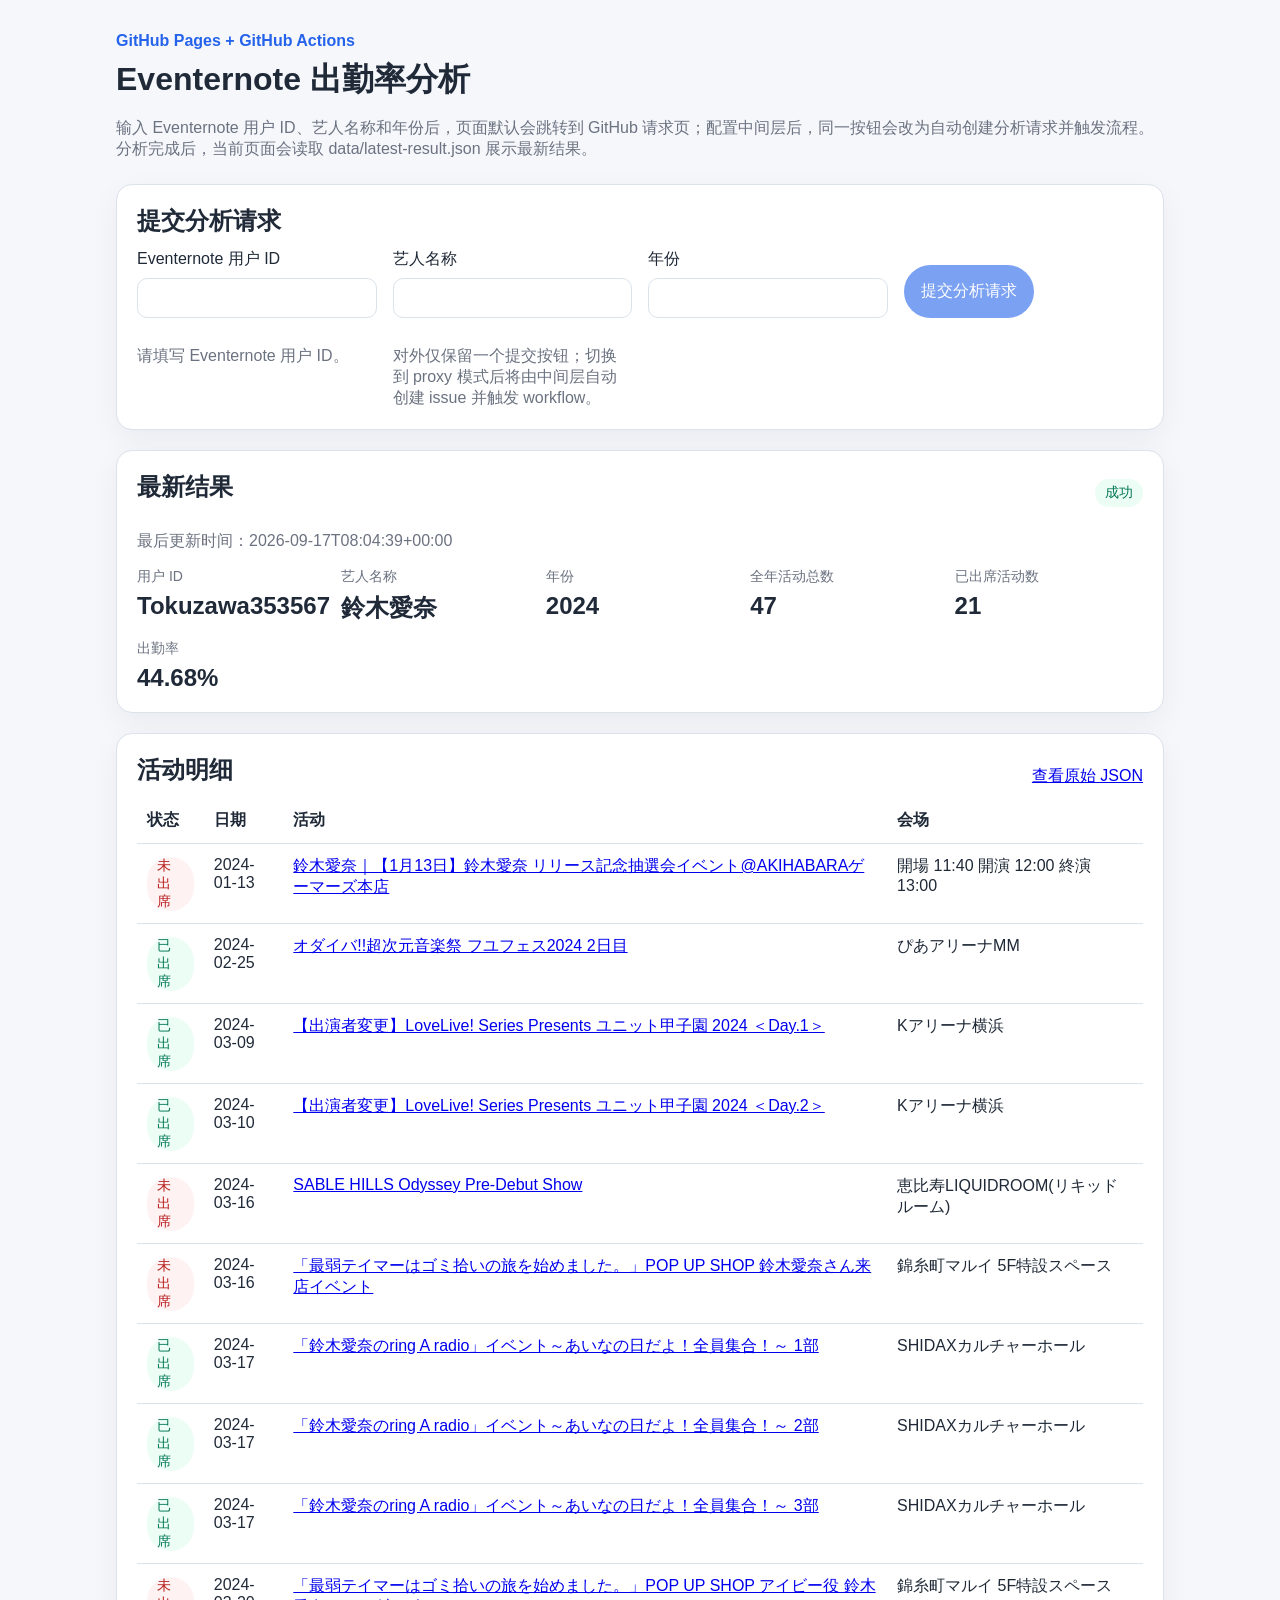
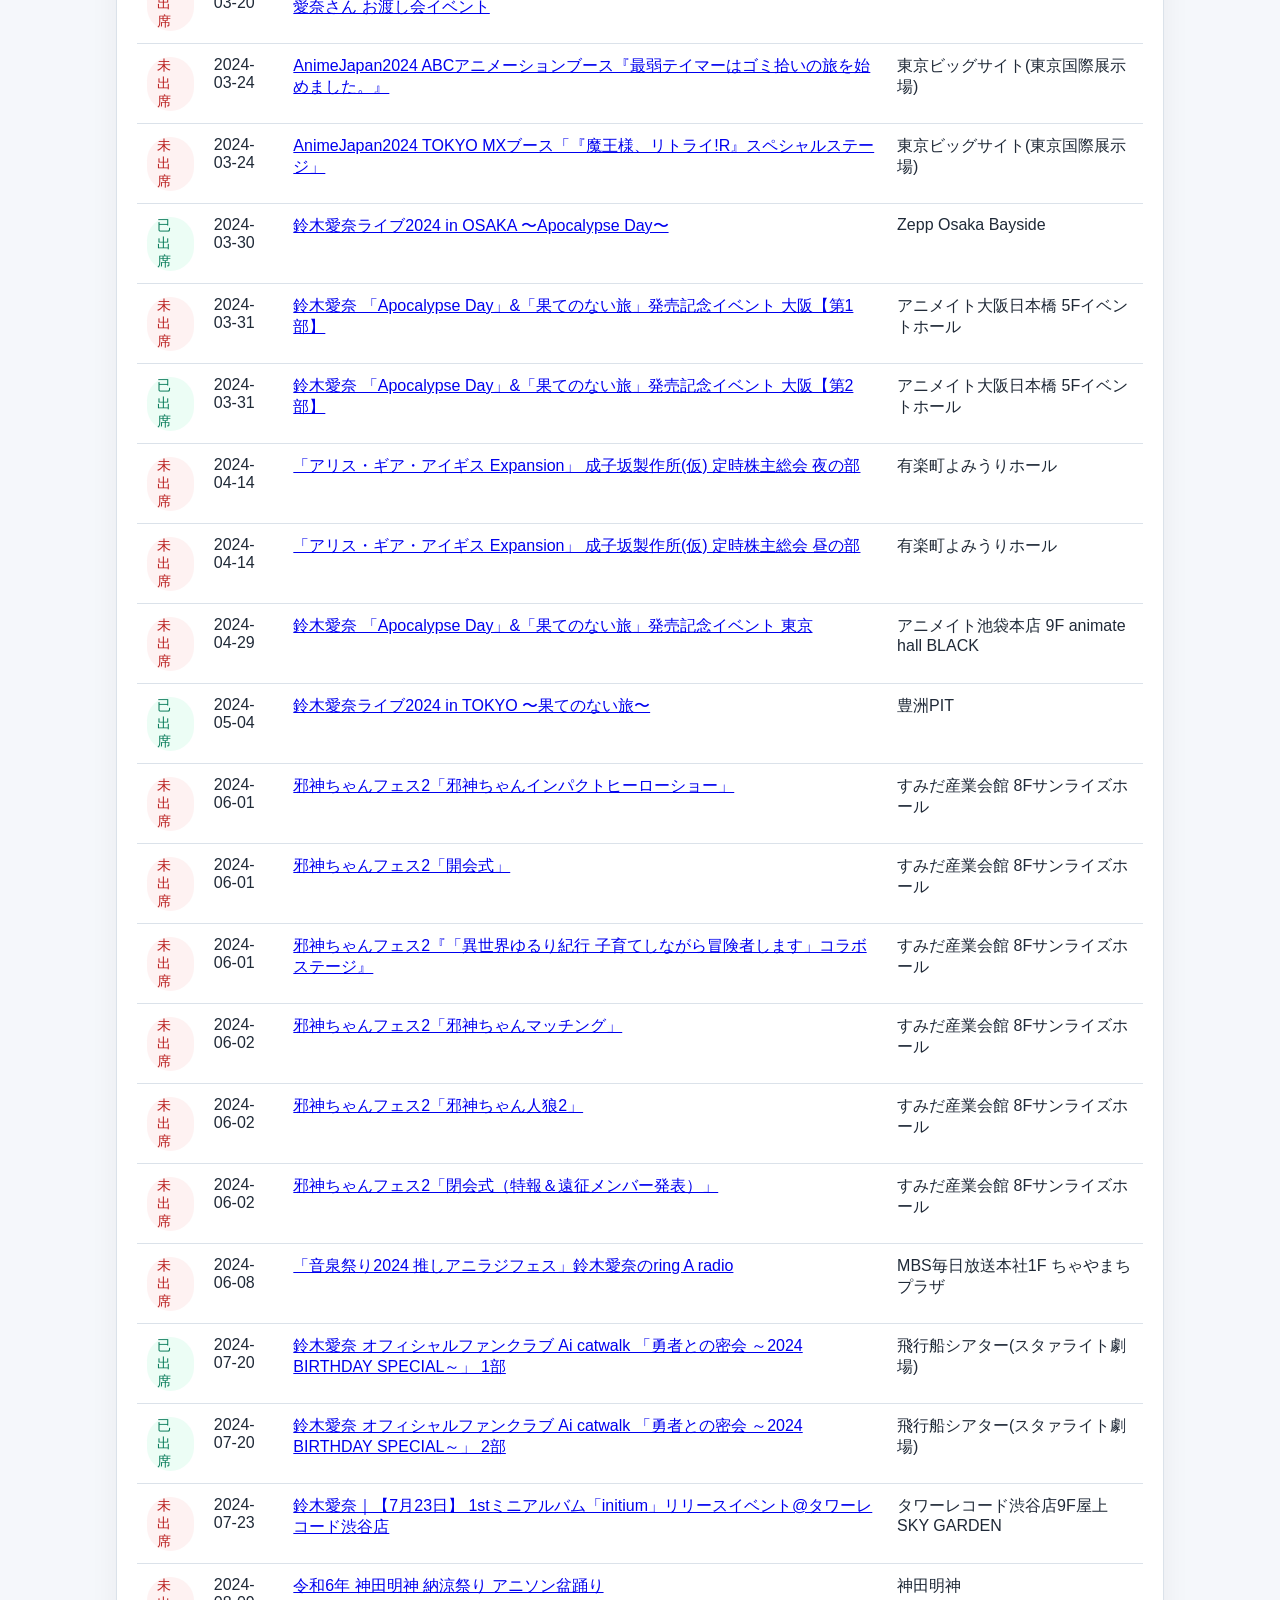
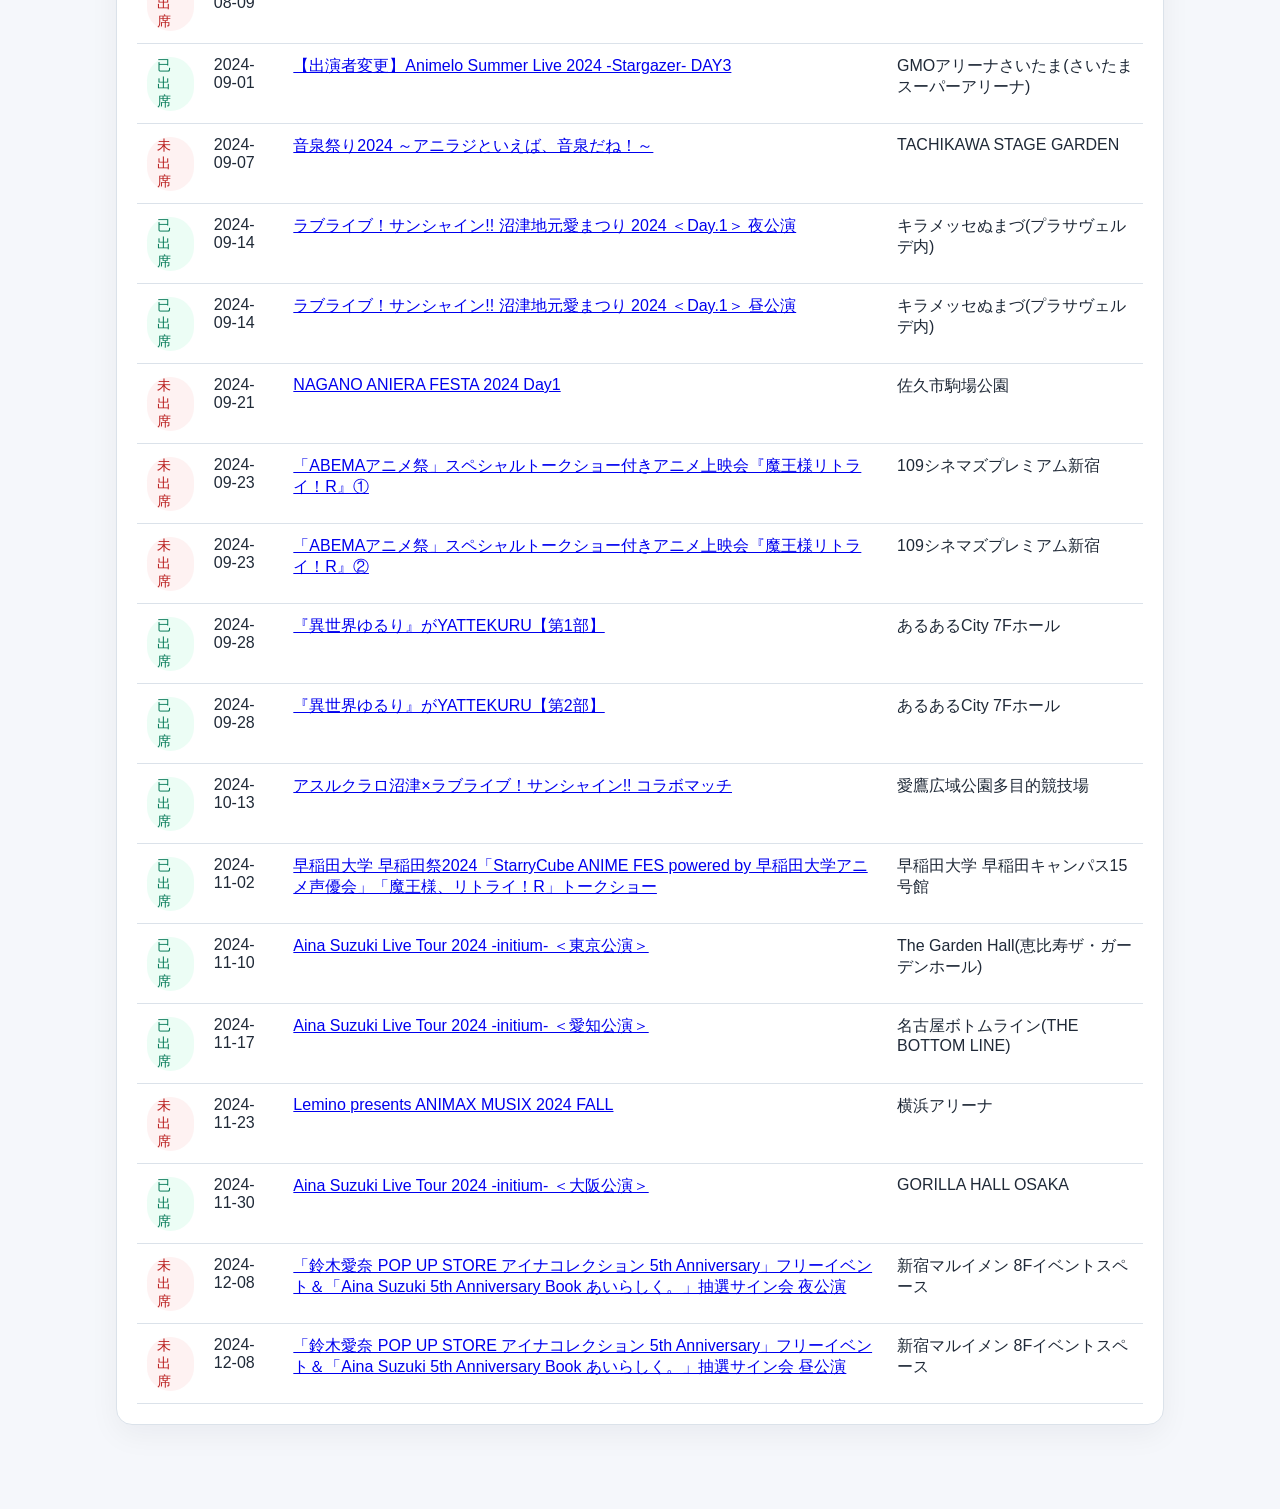
==== commit c44c6513: "fix: align defaults and copy for single-button modes Co-authored-by: wangdeze <35058085+wangdeze@use" ====
--- a/index.html
+++ b/index.html
@@ -12,8 +12,8 @@
         <p class="eyebrow">GitHub Pages + GitHub Actions</p>
         <h1>Eventernote 出勤率分析</h1>
         <p class="description">
-          输入 Eventernote 用户 ID、艺人名称和年份后，页面会优先通过中间层自动创建分析请求并触发流程；如果未配置中间层，同一按钮会回退到
-          GitHub 请求页。分析完成后，当前页面会读取 <code>data/latest-result.json</code> 展示最新结果。
+          输入 Eventernote 用户 ID、艺人名称和年份后，页面默认会跳转到 GitHub 请求页；配置中间层后，同一按钮会改为自动创建分析请求并触发流程。
+          分析完成后，当前页面会读取 <code>data/latest-result.json</code> 展示最新结果。
         </p>
       </header>
 
@@ -36,10 +36,10 @@
             <button id="open-request" type="submit">提交分析请求</button>
           </div>
           <p id="request-hint" class="form-note">
-            填完参数后将通过中间层提交请求。
+            填完参数后将根据当前配置自动提交请求。
           </p>
           <div id="request-feedback" class="request-feedback hidden"></div>
-          <p class="form-note">优先走中间层自动创建 issue 并触发 workflow；若未配置中间层，同一按钮会回退到 GitHub 请求页。</p>
+          <p class="form-note">对外仅保留一个提交按钮；切换到 proxy 模式后将由中间层自动创建 issue 并触发 workflow。</p>
         </form>
       </section>
 
